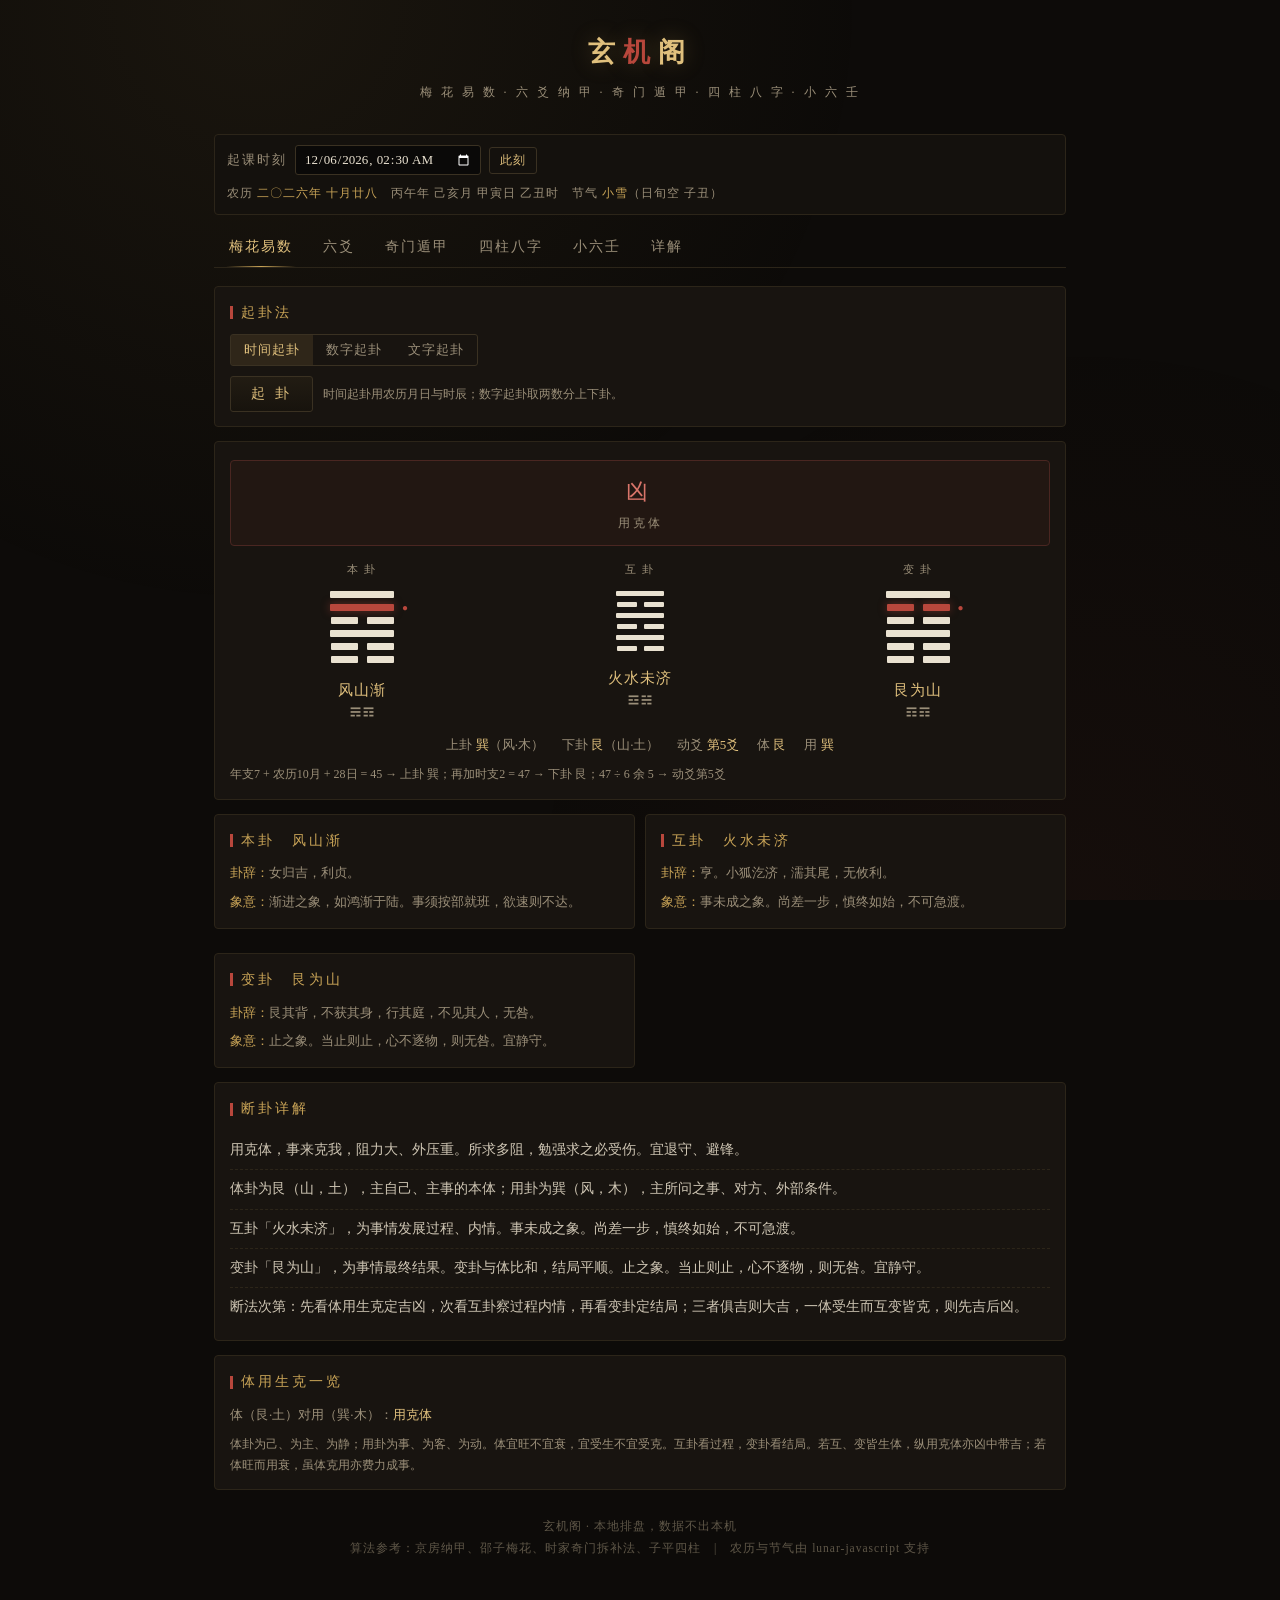
==== index.html @ 7a395b49 "玄机阁：梅花易数/六爻/奇门遁甲/四柱八字/小六壬 在线排盘" ====
<!DOCTYPE html>
<html lang="zh-CN">
<head>
<meta charset="utf-8">
<meta name="viewport" content="width=device-width, initial-scale=1, viewport-fit=cover">
<title>玄机阁 · 梅花易数 / 六爻 / 奇门遁甲 / 八字 / 小六壬</title>
<meta name="description" content="在线排盘：梅花易数时间起卦与体用生克、六爻纳甲装卦、时家奇门遁甲转盘、四柱八字十神旺衰、小六壬，附各派详解。">
<meta name="theme-color" content="#0d0b09">
<link rel="icon" href="data:image/svg+xml,<svg xmlns='http://www.w3.org/2000/svg' viewBox='0 0 32 32'><rect width='32' height='32' rx='6' fill='%23110e0a'/><text x='16' y='23' font-size='20' text-anchor='middle' fill='%23c9a457' font-family='serif'>卦</text></svg>">
<link rel="stylesheet" href="css/style.css">
</head>
<body>
<div class="wrap">

  <header class="top">
    <h1>玄<span>机</span>阁</h1>
    <div class="sub">梅 花 易 数 · 六 爻 纳 甲 · 奇 门 遁 甲 · 四 柱 八 字 · 小 六 壬</div>
  </header>

  <div class="bar">
    <label>起课时刻</label>
    <input type="datetime-local" id="when" step="60">
    <button class="btn sm ghost" id="nowBtn">此刻</button>
    <div class="lunar-info" id="lunarInfo"></div>
  </div>

  <nav class="tabs" id="tabs">
    <button data-tab="meihua" class="on">梅花易数</button>
    <button data-tab="liuyao">六爻</button>
    <button data-tab="qimen">奇门遁甲</button>
    <button data-tab="bazi">四柱八字</button>
    <button data-tab="xlr">小六壬</button>
    <button data-tab="doc">详解</button>
  </nav>

  <!-- ============ 梅花易数 ============ -->
  <section class="panel on" id="p-meihua">
    <div class="card">
      <h3>起卦法</h3>
      <div class="row">
        <div class="seg" id="mhMode">
          <button data-m="time" class="on">时间起卦</button>
          <button data-m="num">数字起卦</button>
          <button data-m="char">文字起卦</button>
        </div>
      </div>
      <div class="row hidden" id="mhNumRow">
        <label>上卦数</label><input type="number" id="mhA" value="8" style="width:76px">
        <label>下卦数</label><input type="number" id="mhB" value="5" style="width:76px">
      </div>
      <div class="row hidden" id="mhCharRow">
        <label>报字</label><input type="text" id="mhStr" placeholder="输入要占的文字，如「问财」" maxlength="16">
      </div>
      <div class="row">
        <button class="btn" id="mhGo">起 卦</button>
        <span class="note" style="margin:0">时间起卦用农历月日与时辰；数字起卦取两数分上下卦。</span>
      </div>
    </div>
    <div id="mhOut"></div>
  </section>

  <!-- ============ 六爻 ============ -->
  <section class="panel" id="p-liuyao">
    <div class="card">
      <h3>摇卦</h3>
      <div class="row">
        <label>所问</label>
        <select id="lyTopic">
          <option>求财生意</option><option>事业官职</option><option>考试学业</option>
          <option>婚姻感情</option><option>健康疾病</option><option>失物寻人</option>
          <option>官司诉讼</option><option>文书合同</option><option>子女晚辈</option>
          <option>出行搬迁</option><option>一般问事</option>
        </select>
        <button class="btn sm red" id="lyShake">摇 卦</button>
        <button class="btn sm ghost" id="lyClear">清空</button>
      </div>
      <div id="lyManual" style="display:flex;flex-direction:column;gap:5px"></div>
      <div class="row" style="margin-top:10px">
        <button class="btn" id="lyGo">排 卦</button>
        <span class="note" style="margin:0">三枚铜钱掷六次，自初爻至上爻。三背为老阳、三字为老阴（皆动）。</span>
      </div>
    </div>
    <div id="lyOut"></div>
  </section>

  <!-- ============ 奇门遁甲 ============ -->
  <section class="panel" id="p-qimen">
    <div class="card">
      <h3>起局</h3>
      <div class="row">
        <label>用神</label>
        <select id="qmTopic">
          <option>一般问事</option><option>求财生意</option><option>事业官职</option>
          <option>婚姻感情</option><option>考试学业</option><option>健康疾病</option>
          <option>官司诉讼</option><option>出行搬迁</option><option>失物寻人</option>
          <option>文书合同</option><option>田土房产</option>
        </select>
        <button class="btn" id="qmGo">排 盘</button>
      </div>
      <div class="note">时家奇门 · 转盘 · 拆补法定局。按上方时刻起局，以所问之事取用神，观其落宫之旺衰生克。</div>
    </div>
    <div id="qmOut"></div>
  </section>

  <!-- ============ 四柱八字 ============ -->
  <section class="panel" id="p-bazi">
    <div class="card">
      <h3>排盘</h3>
      <div class="row">
        <label>性别</label>
        <div class="seg" id="bzSex">
          <button data-s="男" class="on">男</button>
          <button data-s="女">女</button>
        </div>
        <button class="btn" id="bzGo">排 盘</button>
        <span class="note" style="margin:0">以节气定月柱、立春换年柱；日柱以子正换日。</span>
      </div>
    </div>
    <div id="bzOut"></div>
  </section>

  <!-- ============ 小六壬 ============ -->
  <section class="panel" id="p-xlr">
    <div class="card">
      <h3>起课</h3>
      <div class="row">
        <label>农历月</label><input type="number" id="xlM" min="1" max="12" value="1" style="width:64px">
        <label>日</label><input type="number" id="xlD" min="1" max="30" value="1" style="width:64px">
        <label>时辰</label>
        <select id="xlH"></select>
        <button class="btn" id="xlGo">起 课</button>
      </div>
      <div class="note">小六壬以大安、留连、速喜、赤口、小吉、空亡六位轮转，月、日、时三次起课，末位定吉凶。最宜问眼前急事。</div>
    </div>
    <div id="xlOut"></div>
  </section>

  <!-- ============ 详解 ============ -->
  <section class="panel doc" id="p-doc">
    <div class="card">
      <h3>八卦与五行</h3>
      <p><span class="hl">先天八卦数</span>：乾一、兑二、离三、震四、巽五、坎六、艮七、坤八。此数用于起卦取象，凡「数字起卦」皆以此为据，余零者按八算（坤）。</p>
      <p><span class="hl">后天方位</span>：坎北、艮东北、震东、巽东南、离南、坤西南、兑西、乾西北。奇门九宫即用此方位。</p>
      <p><span class="hl">五行生克</span>：木生火、火生土、土生金、金生水、水生木；木克土、土克水、水克火、火克金、金克木。生我者为父母，我生者为子孙，克我者为官鬼，我克者为妻财，同我者为兄弟——此即「六亲」之源。</p>
      <p><span class="hl">旺相休囚死</span>：当令者旺、我生者相、生我者休、克我者囚、我克者死。同一卦同一爻，在不同的月令里力有大小，故断卦须先看时令。</p>
    </div>

    <div class="card">
      <h3>一、梅花易数</h3>
      <p>宋邵雍（康节）所传。以「数」起卦，以「象」言事，不讲纳甲、不用六神，最简易也最考验悟性。</p>
      <h4>起卦</h4>
      <ul>
        <li><b>时间起卦</b>：年支数 + 农历月 + 农历日，和除以八，余数取上卦；再加时支数，和除以八，余数取下卦；总数除以六，余数为动爻（余零作六）。</li>
        <li><b>数字起卦</b>：两数分别除八定上下卦，两数之和除六定动爻。</li>
        <li><b>文字起卦</b>：字数为卦，或按字之笔画、字数分上下。本器以字码之和代为笔画，取其象数。</li>
      </ul>
      <h4>体用</h4>
      <p>动爻所在的卦为「用」，另一卦为「体」。体为己、为主、为静；用为事、为客、为动。<span class="hl">断卦的核心就是看用卦对体卦的生克</span>：</p>
      <ul>
        <li><b>用生体</b>：大吉。事来就我，不劳而获，多得贵人。</li>
        <li><b>体克用</b>：小吉。我可制事，但须费力争取。</li>
        <li><b>体用比和</b>：吉。同气相求，事顺人和。</li>
        <li><b>体生用</b>：耗损。我生事，费力耗财，成而不得实利。</li>
        <li><b>用克体</b>：凶。事来克我，阻力大，勉强求之必受伤。</li>
      </ul>
      <h4>互卦与变卦</h4>
      <p><b>互卦</b>取本卦的二三四爻为下卦、三四五爻为上卦，主事情发展的过程与内情；<b>变卦</b>为动爻阴阳相易所得，主事情的最终结局。三者合看：体用定吉凶之基调，互卦看中途，变卦看收尾。</p>
      <h4>应期</h4>
      <p>梅花断应期，多用卦气与卦数：以体卦五行的旺月、或用卦之数（如乾一兑二）为期限；亦看动爻在初、二、三、四、五、上，分别应于近、渐、中、远、更远、极远之时。</p>
      <p class="q">注：梅花贵在一念之机，同一事不可反复起卦，占则诚、诚则灵，此为古人「初筮告，再三渎」之意。</p>
    </div>

    <div class="card">
      <h3>二、六爻纳甲</h3>
      <p>汉京房所创，以铜钱摇卦，按八宫纳甲装卦，是目前流传最广、体系最严密的卜筮法。</p>
      <h4>摇卦</h4>
      <ul>
        <li>三枚铜钱合于掌中，凝神默想所问之事，摇而掷之，记其背数，凡六次，自下而上成六爻。</li>
        <li>一背两字为<b>少阳</b>（阳，静）；两背一字为<b>少阴</b>（阴，静）；三背为<b>老阳</b>（阳动，变阴）；三字为<b>老阴</b>（阴动，变阳）。</li>
      </ul>
      <h4>装卦六事</h4>
      <ul>
        <li><b>八宫</b>：每宫八卦（本宫、一世至五世、游魂、归魂），宫有五行，即「我」之所在。</li>
        <li><b>纳甲</b>：为六爻各配干支，乾纳甲壬、坤纳乙癸、震庚、巽辛、坎戊、离己、艮丙、兑丁。</li>
        <li><b>六亲</b>：以宫五行与我论生克，定父母、兄弟、子孙、妻财、官鬼。</li>
        <li><b>六神</b>：按日干起青龙、朱雀、勾陈、螣蛇、白虎、玄武，自初爻顺排。</li>
        <li><b>世应</b>：世为己、应为彼，隔三位相对。</li>
        <li><b>旬空</b>：按日辰所在旬定空亡二支，空则虚、出空则应。</li>
      </ul>
      <h4>断卦</h4>
      <p>第一步<span class="hl">取用神</span>：问财看妻财、问官问事业看官鬼、问文书房产看父母、问子女看子孙、问兄弟朋友看兄弟；不知何属则看世爻。第二步看用神在月建、日辰下的旺衰与被生被克。第三步看动爻：动必有变，动爻生用神则吉、克用神则凶，动而化回头生克尤重。第四步看变卦定终局。</p>
      <p class="q">六爻最重「日月为纲」：月建定旺衰，日辰定生杀，卦中之爻再强也强不过日月。</p>
    </div>

    <div class="card">
      <h3>三、奇门遁甲</h3>
      <p>古称「帝王之学」，相传出黄帝战蚩尤时。以九宫为盘、三奇六仪为兵、八门为门户、九星为天时、八神为神煞，用以推演时空之势，最宜择时、择方、断事之成败。</p>
      <h4>定局</h4>
      <ul>
        <li>先看节气：冬至后至芒种为<b>阳遁</b>（气机生发，宜进取），夏至后至大雪为<b>阴遁</b>（气机收敛，宜守静）。</li>
        <li>再定三元：以符头（最近之甲日或己日）地支为准，子午卯酉为上元、寅申巳亥为中元、辰戌丑未为下元。</li>
        <li>节气加三元查表得出局数，本器用<b>拆补法</b>，与置闰法所得偶有差异，属流派之别。</li>
      </ul>
      <h4>布盘</h4>
      <ul>
        <li><b>地盘</b>：阳遁自局数宫起顺布戊己庚辛壬癸丁丙乙（三奇六仪），阴遁逆布。</li>
        <li><b>天盘</b>：以时柱所在旬的旬首仪为值符，值符加于时干所落之宫，其余八星整体随之旋转（转盘）。</li>
        <li><b>八门</b>：旬首所在宫之门为值使，自值符宫起顺（阳）逆（阴）数至时辰，即为值使落宫，八门随之而转。</li>
        <li><b>八神</b>：值符、腾蛇、太阴、六合、白虎、玄武、九地、九天，阳遁顺布、阴遁逆布。</li>
        <li><b>格局</b>：天盘干加地盘干成「十干克应」，如戊加丙为青龙返首（大吉）、庚加庚为太白同宫（大凶）。</li>
      </ul>
      <h4>读盘</h4>
      <p>先以所问之事定用神（求财看生门、事业看开门、婚姻看六合、文书看景门、疾病看天芮、考试看天辅），看用神落于何宫、该宫之门星神格如何、是否逢空、是否临马星。用神吉则事成，用神落空受克则事阻。<b>日干为己、时干为事</b>，两宫生克可见我与事之向背。</p>
      <p class="q">本器所排为时家奇门转盘，中五宫寄坤二宫。奇门流派众多（转盘/飞盘、拆补/置闰、时家/日家），所得局数与某家软件不同，先看其定局法是否一致，再论吉凶。</p>
    </div>

    <div class="card">
      <h3>四、四柱八字</h3>
      <p>以出生之年月日时配天干地支，四柱八字，看五行之偏全、日主之旺衰，定一生之格局与岁运之吉凶。</p>
      <ul>
        <li><b>排柱</b>：年柱以立春换年，月柱以节气换月（非农历初一），日柱以子正换日，时柱用五鼠遁由日干推得。</li>
        <li><b>十神</b>：以日干为我，生我者印（正印/偏印）、我生者食伤、克我者官杀、我克者财、同我者比劫，再分阴阳正偏。</li>
        <li><b>旺衰</b>：看日主在月令得令与否、四支通根与否、天干生扶与否。得令得地得生为强，反之为弱。</li>
        <li><b>喜忌</b>：身强喜财官食伤（克泄耗），身弱喜印比（生扶）。真正的用神还须看调候（寒暖燥湿）与格局。</li>
        <li><b>大运</b>：阳男阴女顺行、阴男阳女逆行，自月柱起排，十年一运。</li>
      </ul>
      <p class="q">本器的旺衰为按月令加权计分的速算法，可作入门参照。命理之精微在于格局高低、流通有情、调候得宜，非分数可尽，请勿据此论断他人命运。</p>
    </div>

    <div class="card">
      <h3>五、小六壬</h3>
      <p>民间最流行的小法，出于六壬神课而极简。六位依次：</p>
      <p><span class="tag">大安·木·吉</span><span class="tag">留连·土·凶</span><span class="tag">速喜·火·吉</span><span class="tag">赤口·金·凶</span><span class="tag">小吉·水·小吉</span><span class="tag">空亡·土·大凶</span></p>
      <p>起法：从大安起数农历月，落位再起数农历日，再起数时辰，末位即是结果。最宜问眼前之事、寻人寻物、当日吉凶；不宜问长远大事。</p>
    </div>

    <div class="card">
      <h3>六、占卜的分寸</h3>
      <ul>
        <li><b>不疑不占</b>：无疑而占，是戏侮；事已决定而占，是求安慰。皆不灵。</li>
        <li><b>一事一占</b>：同一事反复起卦，卦象自乱。初筮为准，再筮则渎。</li>
        <li><b>占断为参考，不为命令</b>：卦示趋势与阻点，不代人做决定。杀伐决断，终究在人。</li>
        <li><b>不占生死、不占人隐私、不代人占其不愿被占之事</b>：此为术者之德。</li>
      </ul>
      <p class="q">本器所有推演均在本地浏览器中完成，不上传任何数据。算法依传统排盘规则编写，各流派细节（定局法、换日法、纳甲法）或有不同，仅供研习与参考，请勿用于医疗、投资、法律等重大决策。</p>
    </div>
  </section>

  <footer>
    玄机阁 · 本地排盘，数据不出本机<br>
    算法参考：京房纳甲、邵子梅花、时家奇门拆补法、子平四柱　|　农历与节气由 lunar-javascript 支持
  </footer>
</div>

<script src="js/lunar.js"></script>
<script src="js/hex.js"></script>
<script src="js/meihua.js"></script>
<script src="js/liuyao.js"></script>
<script src="js/qimen.js"></script>
<script src="js/bazi.js"></script>
<script src="js/xiaoliuren.js"></script>
<script src="js/app.js"></script>
</body>
</html>
---- css/style.css ----
:root {
  --bg: #0d0b09;
  --bg2: #14110d;
  --panel: #181410;
  --line: #2c2519;
  --line2: #3a3122;
  --ink: #e9e1d0;
  --muted: #9b8f79;
  --gold: #c9a457;
  --gold2: #e0c07d;
  --red: #b8473c;
  --green: #6f9a68;
  --blue: #6c8fa8;
}

* { box-sizing: border-box; -webkit-tap-highlight-color: transparent; }

html, body {
  margin: 0; padding: 0;
  background: var(--bg);
  color: var(--ink);
  font-family: "Noto Serif SC", "Source Han Serif SC", "Songti SC", "STSong", "SimSun", serif;
  font-size: 15px;
  line-height: 1.7;
  -webkit-font-smoothing: antialiased;
}

body::before {
  content: ""; position: fixed; inset: 0; pointer-events: none; z-index: 0;
  background:
    radial-gradient(circle at 20% 0%, rgba(201,164,87,0.07), transparent 45%),
    radial-gradient(circle at 85% 100%, rgba(184,71,60,0.05), transparent 40%);
}

.wrap { max-width: 880px; margin: 0 auto; padding: 0 14px 60px; position: relative; z-index: 1; }

header.top { padding: 30px 0 14px; text-align: center; }
header.top h1 {
  font-size: 27px; letter-spacing: 8px; margin: 0 0 6px; font-weight: 600;
  color: var(--gold2); text-shadow: 0 0 22px rgba(201,164,87,0.25);
}
header.top h1 span { color: var(--red); }
header.top .sub { color: var(--muted); font-size: 12px; letter-spacing: 3px; }

.bar {
  display: flex; flex-wrap: wrap; gap: 8px; align-items: center;
  margin: 18px 0 12px; padding: 10px 12px;
  background: var(--bg2); border: 1px solid var(--line); border-radius: 4px;
  font-size: 13px;
}
.bar label { color: var(--muted); letter-spacing: 2px; }
.bar input[type=datetime-local], .bar input[type=text], .bar input[type=number] {
  background: #0a0908; color: var(--ink); border: 1px solid var(--line2);
  border-radius: 3px; padding: 5px 8px; font-family: inherit; font-size: 13px;
}
.bar input[type=datetime-local] { color-scheme: dark; }
.bar .lunar-info { color: var(--muted); font-size: 12px; letter-spacing: 1px; flex-basis: 100%; }
.bar .lunar-info b { color: var(--gold); font-weight: 500; }

.tabs { display: flex; gap: 0; border-bottom: 1px solid var(--line); margin-bottom: 18px; overflow-x: auto; }
.tabs button {
  flex: 0 0 auto; background: none; border: none; color: var(--muted);
  font-family: inherit; font-size: 14px; letter-spacing: 2px; padding: 11px 15px;
  cursor: pointer; position: relative; white-space: nowrap;
}
.tabs button.on { color: var(--gold2); }
.tabs button.on::after {
  content: ""; position: absolute; left: 12px; right: 12px; bottom: -1px; height: 2px;
  background: linear-gradient(90deg, transparent, var(--gold), transparent);
}

.panel { display: none; }
.panel.on { display: block; animation: fade .25s ease; }
@keyframes fade { from { opacity: 0; transform: translateY(6px); } to { opacity: 1; transform: none; } }

.card {
  background: var(--panel); border: 1px solid var(--line); border-radius: 4px;
  padding: 14px 15px; margin-bottom: 14px;
}
.card h3 {
  margin: 0 0 10px; font-size: 14px; letter-spacing: 3px; color: var(--gold);
  font-weight: 500; display: flex; align-items: center; gap: 8px;
}
.card h3::before { content: ""; width: 3px; height: 13px; background: var(--red); display: inline-block; }

.row { display: flex; flex-wrap: wrap; gap: 10px; align-items: center; margin-bottom: 10px; }
.row:last-child { margin-bottom: 0; }
.row > label { color: var(--muted); font-size: 13px; letter-spacing: 1px; }

.btn {
  background: linear-gradient(180deg, #221c13, #17130d); color: var(--gold2);
  border: 1px solid var(--line2); border-radius: 3px; padding: 8px 20px;
  font-family: inherit; font-size: 14px; letter-spacing: 3px; cursor: pointer;
  transition: .18s;
}
.btn:hover { border-color: var(--gold); color: #fff2d4; box-shadow: 0 0 12px rgba(201,164,87,.18); }
.btn:active { transform: translateY(1px); }
.btn.sm { padding: 4px 10px; font-size: 12px; letter-spacing: 1px; }
.btn.ghost { background: none; }
.btn.red { color: #e8a49c; border-color: #5a2b26; }
.btn.red:hover { border-color: var(--red); color: #ffd9d4; box-shadow: 0 0 12px rgba(184,71,60,.2); }

select {
  background: #0a0908; color: var(--ink); border: 1px solid var(--line2);
  border-radius: 3px; padding: 6px 8px; font-family: inherit; font-size: 13px;
}

.seg { display: inline-flex; border: 1px solid var(--line2); border-radius: 3px; overflow: hidden; }
.seg button {
  background: transparent; border: none; color: var(--muted); font-family: inherit;
  font-size: 13px; padding: 6px 13px; cursor: pointer; letter-spacing: 1px;
}
.seg button.on { background: rgba(201,164,87,.13); color: var(--gold2); }

/* ---- 卦象 ---- */
.hexrow { display: flex; gap: 14px; flex-wrap: wrap; justify-content: space-around; }
.hexbox { text-align: center; min-width: 92px; flex: 1 1 90px; }
.hexbox .cap { font-size: 11px; color: var(--muted); letter-spacing: 2px; margin-bottom: 6px; }
.hexbox .nm { margin-top: 8px; font-size: 15px; color: var(--gold2); letter-spacing: 1px; }
.hexbox .fu { font-size: 11px; color: var(--muted); }

.hex { display: flex; flex-direction: column-reverse; gap: 5px; align-items: center; padding: 6px 0; }
.yao { display: flex; gap: 9px; height: 8px; align-items: center; position: relative; }
.yao i { display: block; height: 7px; background: var(--ink); border-radius: 1px; }
.yao.yang i { width: 64px; }
.yao.yin i { width: 27px; }
.yao.mv i { background: var(--red); box-shadow: 0 0 8px rgba(184,71,60,.5); }
.yao .dot {
  position: absolute; right: -14px; font-size: 10px; color: var(--red); line-height: 1;
}
.hexbox.small .yao { height: 6px; gap: 7px; }
.hexbox.small .yao i { height: 5px; }
.hexbox.small .yao.yang i { width: 48px; }
.hexbox.small .yao.yin i { width: 20px; }

.guaci { font-size: 13px; color: var(--muted); margin-top: 6px; line-height: 1.75; }
.guaci em { color: var(--gold); font-style: normal; }

.kv { display: flex; flex-wrap: wrap; gap: 4px 18px; font-size: 13px; color: var(--muted); }
.kv b { color: var(--gold2); font-weight: 500; }

.tips { list-style: none; margin: 0; padding: 0; }
.tips li { padding: 7px 0 7px 0; border-bottom: 1px dashed var(--line); font-size: 13.5px; }
.tips li:last-child { border-bottom: none; }
.tips .k {
  display: inline-block; min-width: 62px; color: var(--gold); font-size: 12px;
  letter-spacing: 1px; margin-right: 8px;
}
.tips .v { color: #cfc6b4; line-height: 1.8; }

.verdict {
  text-align: center; padding: 12px; margin: 4px 0 14px;
  border: 1px solid var(--line2); border-radius: 4px; background: rgba(201,164,87,.05);
}
.verdict .lv { font-size: 22px; letter-spacing: 6px; color: var(--gold2); }
.verdict .lvs { font-size: 12px; color: var(--muted); letter-spacing: 3px; margin-top: 2px; }
.verdict.bad { background: rgba(184,71,60,.06); border-color: #4a2621; }
.verdict.bad .lv { color: #d9756a; }

/* ---- 六爻表 ---- */
.ly-table { width: 100%; border-collapse: collapse; font-size: 13px; }
.ly-table td { padding: 5px 4px; border-bottom: 1px solid var(--line); white-space: nowrap; }
.ly-table td.shen { color: var(--blue); width: 44px; }
.ly-table td.liuqin { color: var(--gold2); width: 46px; }
.ly-table td.yao-col { width: 56px; }
.ly-table td.mark { width: 30px; color: var(--red); font-size: 11px; }
.ly-table td.bian { color: var(--muted); font-size: 12px; }
.ly-table tr.dong { background: rgba(184,71,60,.06); }
.ly-table .mini-yao { display: inline-flex; flex-direction: column-reverse; gap: 3px; }
.myao { display: inline-block; width: 52px; height: 7px; background: var(--ink); border-radius: 1px; vertical-align: middle; position: relative; }
.myao.yin { background: transparent; }
.myao.yin::before, .myao.yin::after { content: ""; position: absolute; top: 0; width: 21px; height: 7px; background: var(--ink); border-radius: 1px; }
.myao.yin::before { left: 0; }
.myao.yin::after { right: 0; }
.myao.mv { background: var(--red); box-shadow: 0 0 8px rgba(184,71,60,.45); }
.myao.yin.mv::before, .myao.yin.mv::after { background: var(--red); }
.ly-table .mini-yao .yao { height: 4px; gap: 5px; }
.ly-table .mini-yao .yao i { height: 4px; }
.ly-table .mini-yao .yao.yang i { width: 34px; }
.ly-table .mini-yao .yao.yin i { width: 14px; }

/* ---- 奇门盘 ---- */
.qm-head { display: flex; flex-wrap: wrap; gap: 6px 16px; font-size: 13px; color: var(--muted); margin-bottom: 12px; }
.qm-head b { color: var(--gold2); font-weight: 500; }
.qm-grid { display: grid; grid-template-columns: repeat(3, 1fr); gap: 5px; }
.qm-cell {
  background: #100d0a; border: 1px solid var(--line); border-radius: 3px;
  padding: 7px 6px; min-height: 128px; position: relative; font-size: 12px;
  display: flex; flex-direction: column; gap: 2px;
}
.qm-cell.center { background: #0b0908; border-style: dashed; }
.qm-cell .qm-shen { color: var(--blue); font-size: 11.5px; letter-spacing: 1px; }
.qm-cell .qm-star { color: var(--ink); }
.qm-cell .qm-star .g { color: var(--gold2); font-weight: 600; margin-left: 3px; }
.qm-cell .qm-men { font-size: 13px; letter-spacing: 1px; }
.qm-cell .qm-di { color: var(--muted); font-size: 12px; }
.qm-cell .qm-ge { font-size: 11px; color: var(--muted); margin-top: auto; line-height: 1.4; }
.qm-cell .qm-gong { position: absolute; right: 5px; bottom: 4px; font-size: 10px; color: #6b6252; }
.qm-cell.hit { border-color: var(--gold); box-shadow: inset 0 0 22px rgba(201,164,87,.12); }
.ji { color: var(--green); }
.xiong { color: var(--red); }
.ping { color: var(--muted); }

/* ---- 八字 ---- */
.bz-table { width: 100%; border-collapse: collapse; text-align: center; font-size: 14px; }
.bz-table th { color: var(--muted); font-weight: 400; font-size: 12px; letter-spacing: 2px; padding: 6px 2px; }
.bz-table td { padding: 7px 2px; border-top: 1px solid var(--line); }
.bz-table td.gz { font-size: 20px; letter-spacing: 2px; color: var(--gold2); line-height: 1.3; }
.bz-table td.gz small { display: block; font-size: 10px; color: var(--muted); letter-spacing: 0; }
.bz-table td.ss { color: var(--blue); font-size: 12px; }
.bz-table td.cang { color: var(--muted); font-size: 11.5px; line-height: 1.6; }

.wx-bars { display: flex; flex-direction: column; gap: 6px; margin-top: 4px; }
.wx-bar { display: flex; align-items: center; gap: 8px; font-size: 12px; }
.wx-bar .n { width: 18px; color: var(--muted); }
.wx-bar .t { flex: 1; height: 9px; background: #0a0908; border: 1px solid var(--line); border-radius: 5px; overflow: hidden; }
.wx-bar .t > span { display: block; height: 100%; border-radius: 5px; }
.wx-bar .v { width: 32px; text-align: right; color: var(--muted); }
.wx-mu .t > span { background: linear-gradient(90deg, #3f6b3a, #5d9455); }
.wx-huo .t > span { background: linear-gradient(90deg, #8a2f27, #c0503f); }
.wx-tu .t > span { background: linear-gradient(90deg, #7a6335, #b3924f); }
.wx-jin .t > span { background: linear-gradient(90deg, #6b6b6b, #a8a8a8); }
.wx-shui .t > span { background: linear-gradient(90deg, #2c4d66, #4f7d9e); }

.dy-list { display: flex; flex-wrap: wrap; gap: 6px; }
.dy-item {
  border: 1px solid var(--line); border-radius: 3px; padding: 5px 9px; font-size: 12px;
  text-align: center; color: var(--muted); min-width: 58px;
}
.dy-item b { display: block; color: var(--gold2); font-size: 14px; font-weight: 500; letter-spacing: 1px; }

/* ---- 小六壬 ---- */
.xlr-path { display: flex; gap: 8px; flex-wrap: wrap; justify-content: center; margin: 6px 0 14px; }
.xlr-step { text-align: center; padding: 8px 14px; border: 1px solid var(--line); border-radius: 3px; min-width: 84px; }
.xlr-step .s { font-size: 11px; color: var(--muted); letter-spacing: 2px; }
.xlr-step .n { font-size: 17px; color: var(--gold2); letter-spacing: 2px; margin-top: 2px; }
.xlr-step.final { border-color: var(--gold); box-shadow: 0 0 16px rgba(201,164,87,.15); }
.xlr-step.final .n { color: #ffe9b8; }

/* ---- 详解 ---- */
.doc h4 { color: var(--gold); font-size: 14px; letter-spacing: 2px; margin: 16px 0 6px; font-weight: 500; }
.doc h4:first-child { margin-top: 0; }
.doc p { margin: 6px 0; font-size: 13.5px; color: #cfc6b4; }
.doc ul { margin: 6px 0; padding-left: 20px; font-size: 13.5px; color: #cfc6b4; }
.doc li { margin: 3px 0; }
.doc .hl { color: var(--gold2); }
.doc .q { color: var(--muted); font-size: 12.5px; }
.tag { display: inline-block; font-size: 11px; padding: 1px 7px; border: 1px solid var(--line2); border-radius: 2px; color: var(--muted); margin: 0 4px 4px 0; }

.grid2 { display: grid; grid-template-columns: 1fr 1fr; gap: 10px; }
@media (max-width: 560px) {
  .grid2 { grid-template-columns: 1fr; }
  header.top h1 { font-size: 22px; letter-spacing: 5px; }
  .qm-cell { min-height: 116px; font-size: 11.5px; }
  .hexrow { gap: 6px; }
  .tabs { overflow: visible; }
  .tabs button { flex: 1 1 0; min-width: 0; padding: 11px 0; font-size: 12.5px; letter-spacing: 0; }
  .bar { font-size: 12.5px; }
}

footer { text-align: center; color: #5f5748; font-size: 11.5px; letter-spacing: 1px; margin-top: 26px; line-height: 1.9; }
footer a { color: #6b6252; }

.hidden { display: none !important; }
.note { font-size: 12px; color: var(--muted); margin-top: 8px; line-height: 1.7; }
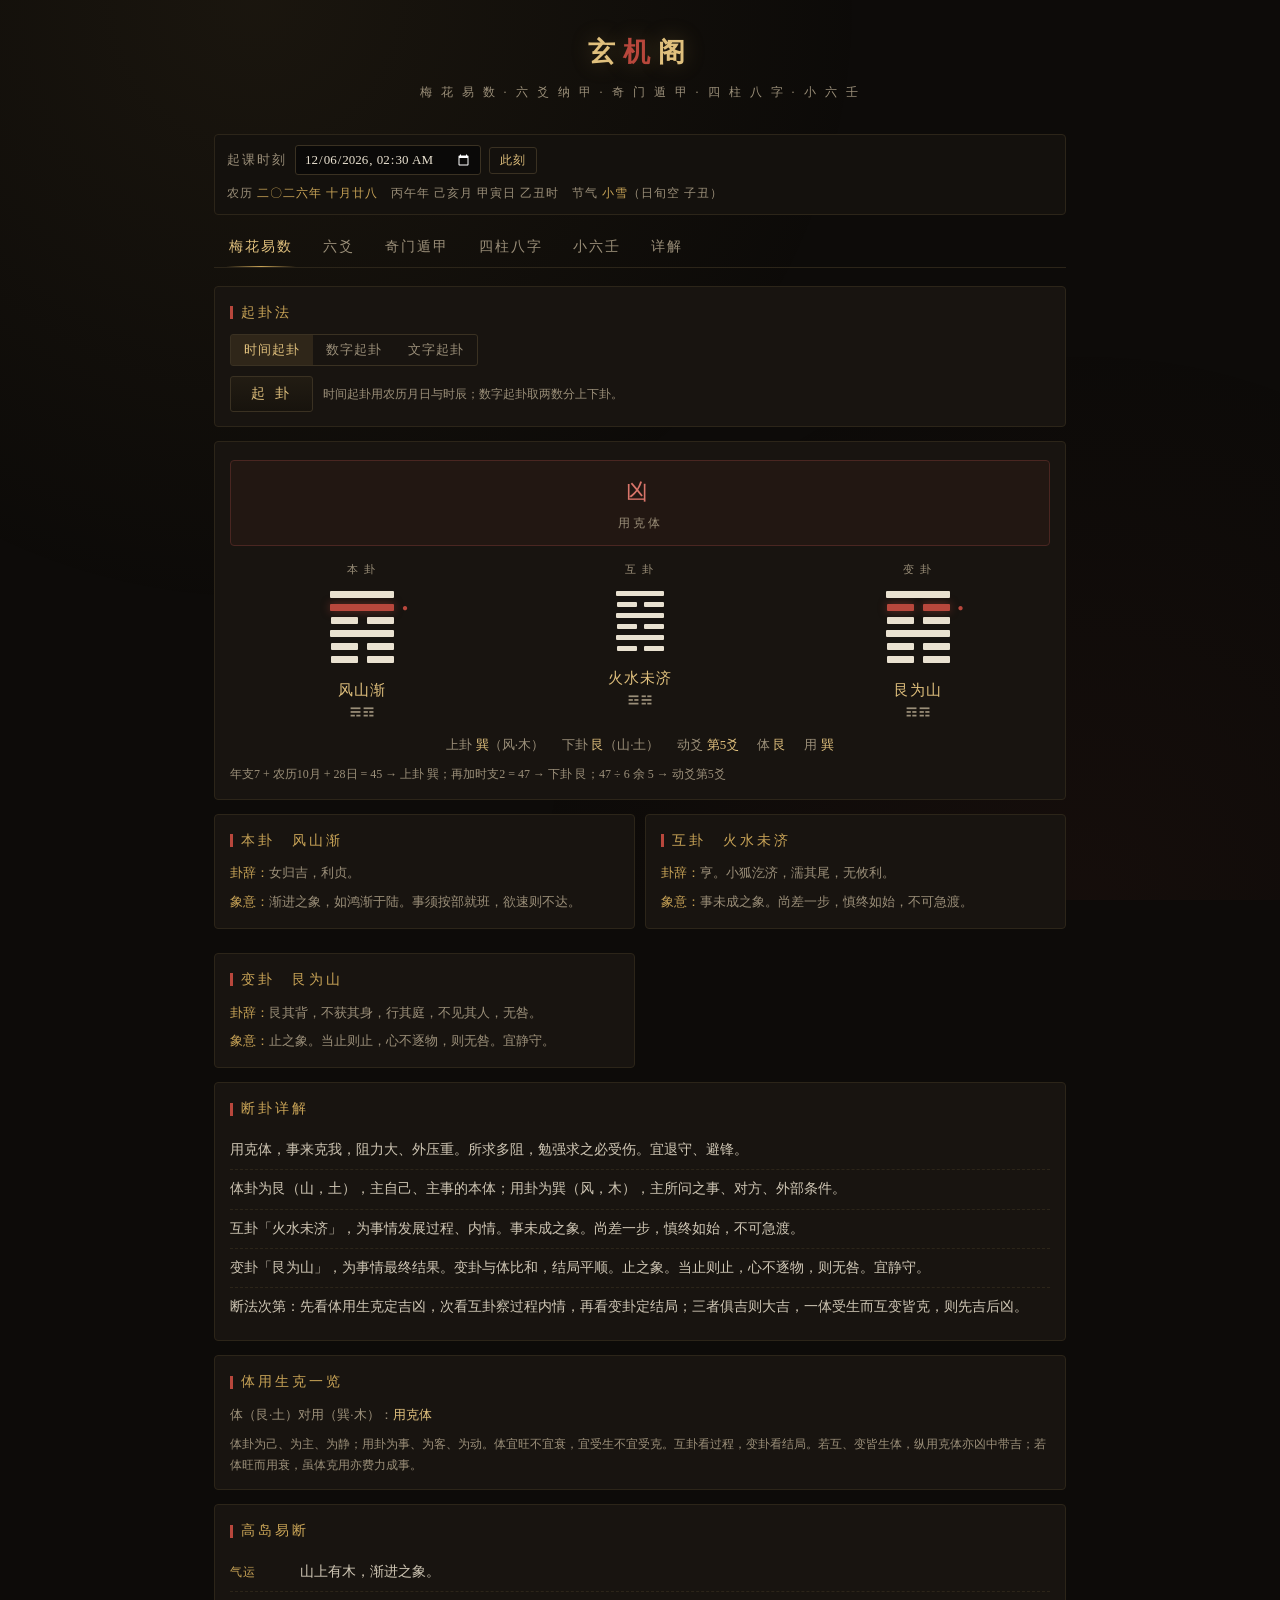
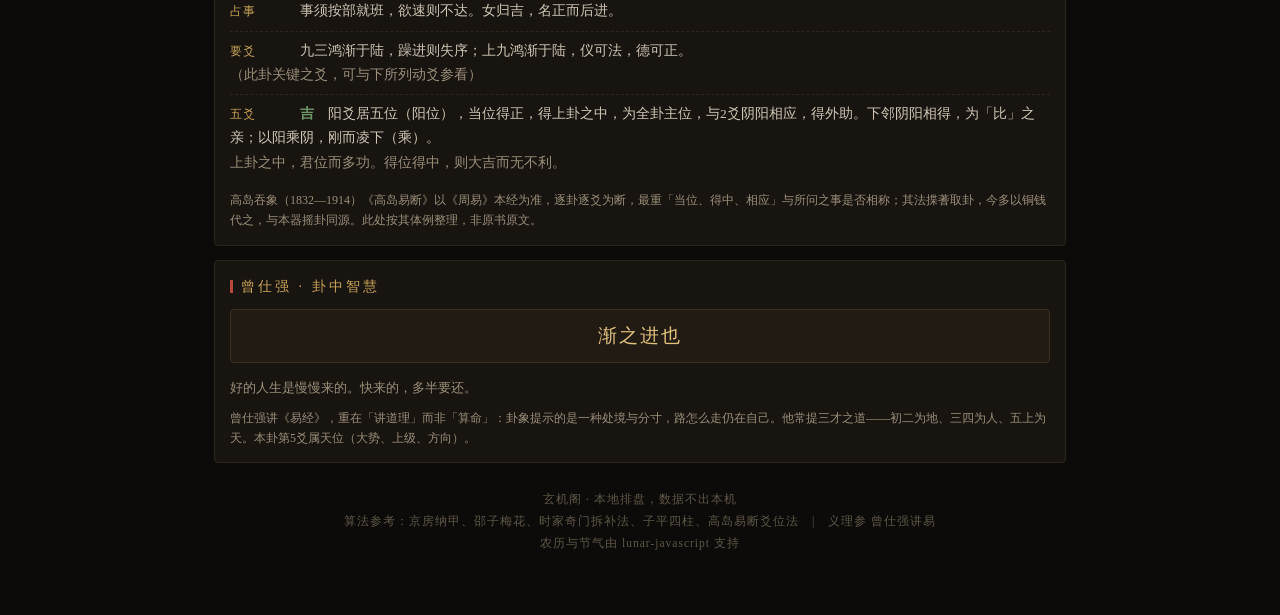
==== commit fb668433: "新增高岛易断（爻位断法）与曾仕强卦中智慧两重视角" ====
--- a/index.html
+++ b/index.html
@@ -7,7 +7,7 @@
 <meta name="description" content="在线排盘：梅花易数时间起卦与体用生克、六爻纳甲装卦、时家奇门遁甲转盘、四柱八字十神旺衰、小六壬，附各派详解。">
 <meta name="theme-color" content="#0d0b09">
 <link rel="icon" href="data:image/svg+xml,<svg xmlns='http://www.w3.org/2000/svg' viewBox='0 0 32 32'><rect width='32' height='32' rx='6' fill='%23110e0a'/><text x='16' y='23' font-size='20' text-anchor='middle' fill='%23c9a457' font-family='serif'>卦</text></svg>">
-<link rel="stylesheet" href="css/style.css">
+<link rel="stylesheet" href="css/style.css?v=4">
 </head>
 <body>
 <div class="wrap">
@@ -235,7 +235,40 @@
     </div>
 
     <div class="card">
-      <h3>六、占卜的分寸</h3>
+      <h3>六、高岛易断</h3>
+      <p>日本明治年间易学家高岛吞象（1832—1914）所传，为《高岛易断》（又称《易断全书》）。其学直承《周易》本经，不取纳甲、六神，而以卦辞、爻辞为主，辅以「当位、得中、相应、比、承乘」的爻位关系，断人问事之成败迟速，并以大量亲身占例相印证——这一点与梅花易数相近，而更重爻位。</p>
+      <h4>取卦</h4>
+      <p>高岛用蓍草揲筮（五十根蓍草，挂扐归奇，三变成爻，十八变成卦），程序繁复而心存敬畏；今人用三枚铜钱摇之，所得卦爻与之同源，故本器的摇卦结果可直接按高岛体例来读。</p>
+      <h4>断法四事</h4>
+      <ul>
+        <li><b>当位</b>：阳爻居初、三、五（阳位），阴爻居二、四、上（阴位），谓之「得正」，多吉；反之失位，多凶。</li>
+        <li><b>得中</b>：二为下卦之中、五为上卦之中。居中则不过，故《易》屡言「中吉」「中行」。</li>
+        <li><b>相应</b>：初与四、二与五、三与上，一阴一阳为「有应」，同性为「无应」。有应则得外助，无应则独力难成。</li>
+        <li><b>比与承乘</b>：相邻两爻一阴一阳为「比」，相亲相助；阴在阳下为「承」（顺），阴在阳上为「乘」（逆，多危）。</li>
+      </ul>
+      <p>再合以六位通义：<span class="hl">初难知、二多誉、三多凶、四多惧、五多功、上易知</span>。故同一爻辞，动在不同之位，吉凶轻重不同——这是高岛断法与单纯查卦辞最大的差别。</p>
+      <p class="q">本器所附「高岛易断」一栏，是按其体例对卦象、占事、动爻之机所作的整理概括，用以示范其思路，并非原书断辞的逐字引用。欲精其学，仍须读原书六十四卦的逐爻断与占例。</p>
+    </div>
+
+    <div class="card">
+      <h3>七、曾仕强讲易</h3>
+      <p>曾仕强（1934—2018）讲《易经》，走的不是术数一路，而是义理与人生：<span class="hl">「易经是讲道理的，不是讲迷信的」</span>。他把六十四卦看作六十四种处境，每一卦都在告诉人——处在什么位置、什么时候、该守还是该进、分寸在哪里。</p>
+      <h4>三才之道</h4>
+      <p>一卦六爻，初二为<b>地</b>（根基、基层、身体），三四为<b>人</b>（人事、执行、己身），五上为<b>天</b>（大势、上级、方向）。动爻落于何位，便知此事牵动的是根基、是人、还是势。</p>
+      <h4>时、位、中、应</h4>
+      <ul>
+        <li><b>时</b>：同样的事，早一步是躁，晚一步是怠。乾卦讲「与时偕行」。</li>
+        <li><b>位</b>：在其位谋其政，不在其位不谋其政。位不当，德再高也难行。</li>
+        <li><b>中</b>：不过不及，恰到好处。《易》最重「中」，因为中才不会走极端。</li>
+        <li><b>应</b>：做事要有呼应，上下相应、内外相合，孤军难成。</li>
+      </ul>
+      <h4>他的占卜观</h4>
+      <p>曾仕强并不否定占卜，但一贯强调：占卜是让你<b>做出合理决定</b>的参考，不是替你决定。所以他讲卦，最后总归到「修身」——乾卦教你自强不息，坤卦教你厚德载物，谦卦教你低头，既济卦教你守成。道理懂了，卦就可以放下了。</p>
+      <p class="q">本器的「曾仕强 · 卦中智慧」一栏，是按其讲授思路为每卦提炼的一句要旨与一段义理，非讲课录音的原文；取其「以易理修身」的态度，与前面的术数断法并置，正好一术一道。</p>
+    </div>
+
+    <div class="card">
+      <h3>八、占卜的分寸</h3>
       <ul>
         <li><b>不疑不占</b>：无疑而占，是戏侮；事已决定而占，是求安慰。皆不灵。</li>
         <li><b>一事一占</b>：同一事反复起卦，卦象自乱。初筮为准，再筮则渎。</li>
@@ -248,17 +281,18 @@
 
   <footer>
     玄机阁 · 本地排盘，数据不出本机<br>
-    算法参考：京房纳甲、邵子梅花、时家奇门拆补法、子平四柱　|　农历与节气由 lunar-javascript 支持
+    算法参考：京房纳甲、邵子梅花、时家奇门拆补法、子平四柱、高岛易断爻位法　|　义理参 曾仕强讲易<br>农历与节气由 lunar-javascript 支持
   </footer>
 </div>
 
-<script src="js/lunar.js"></script>
-<script src="js/hex.js"></script>
-<script src="js/meihua.js"></script>
-<script src="js/liuyao.js"></script>
-<script src="js/qimen.js"></script>
-<script src="js/bazi.js"></script>
-<script src="js/xiaoliuren.js"></script>
-<script src="js/app.js"></script>
+<script src="js/lunar.js?v=4"></script>
+<script src="js/hex.js?v=4"></script>
+<script src="js/meihua.js?v=4"></script>
+<script src="js/liuyao.js?v=4"></script>
+<script src="js/qimen.js?v=4"></script>
+<script src="js/bazi.js?v=4"></script>
+<script src="js/xiaoliuren.js?v=4"></script>
+<script src="js/yiduan.js?v=4"></script>
+<script src="js/app.js?v=4"></script>
 </body>
 </html>
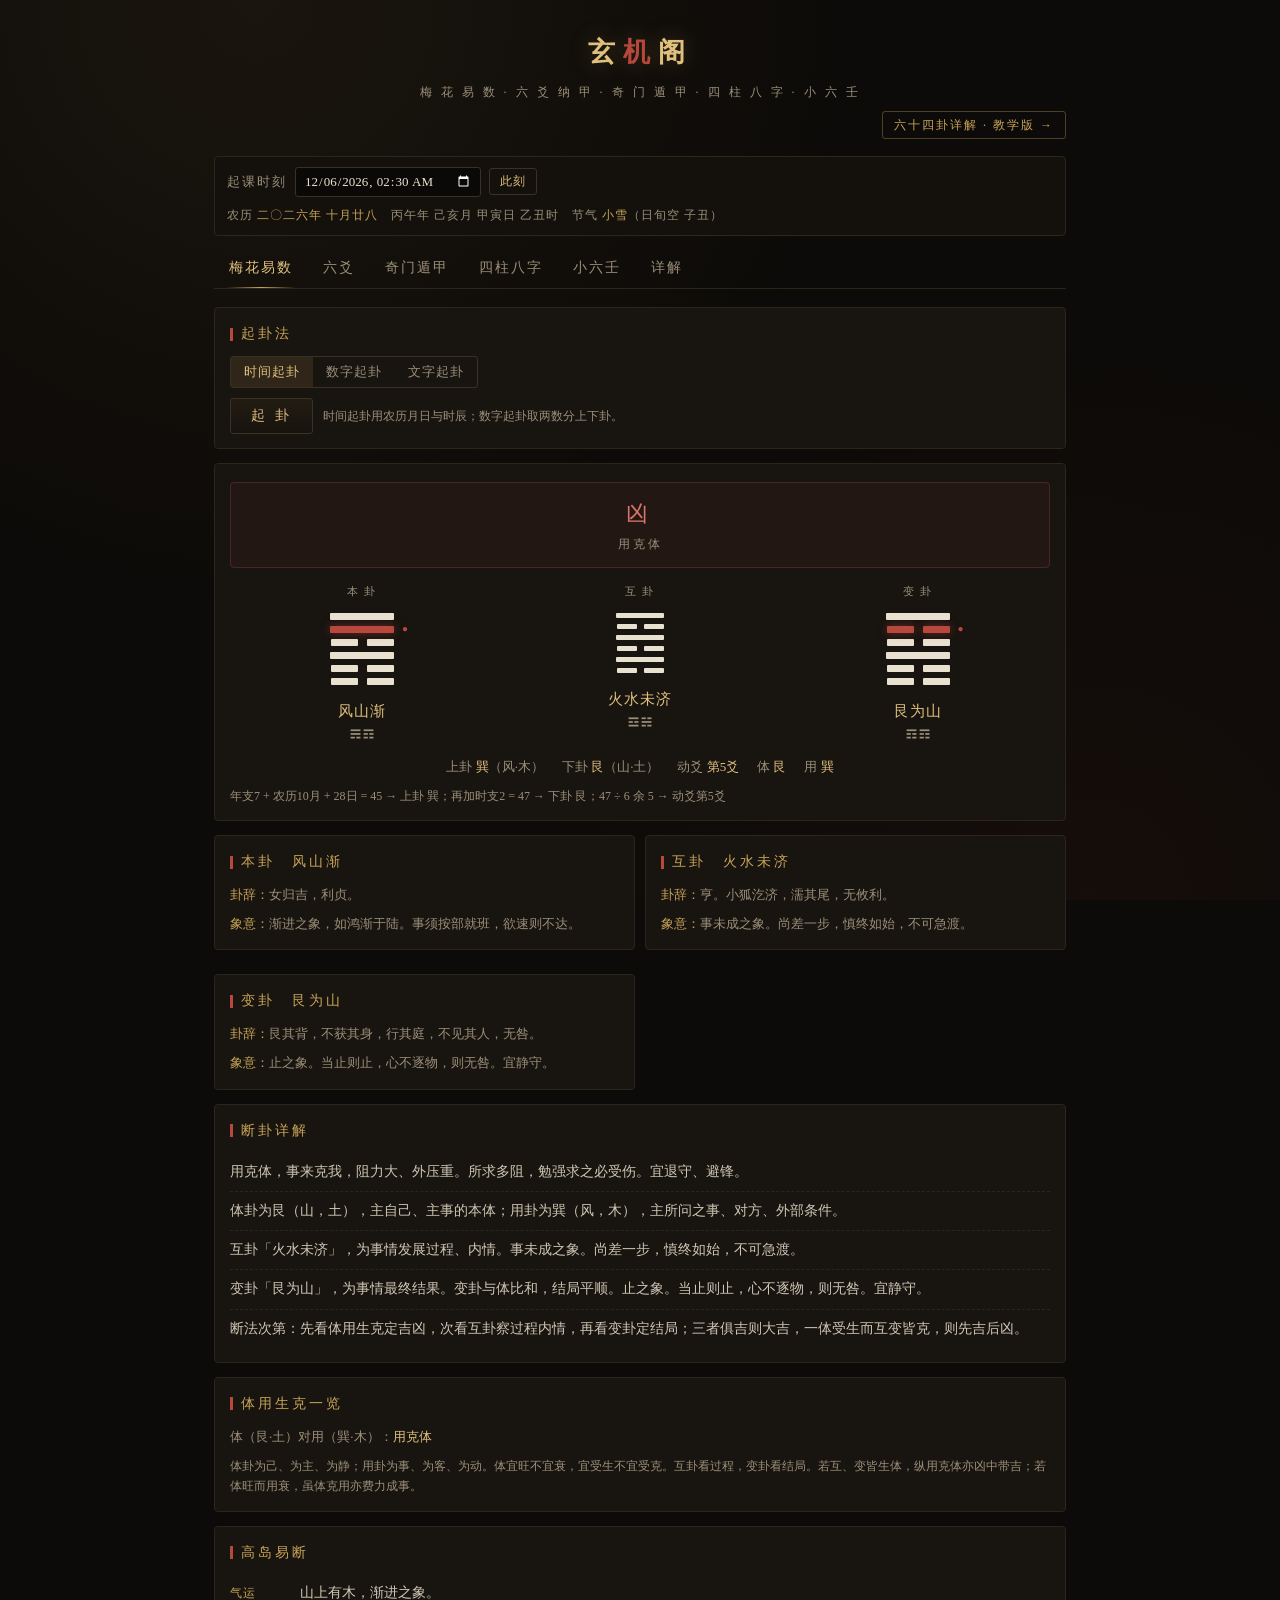
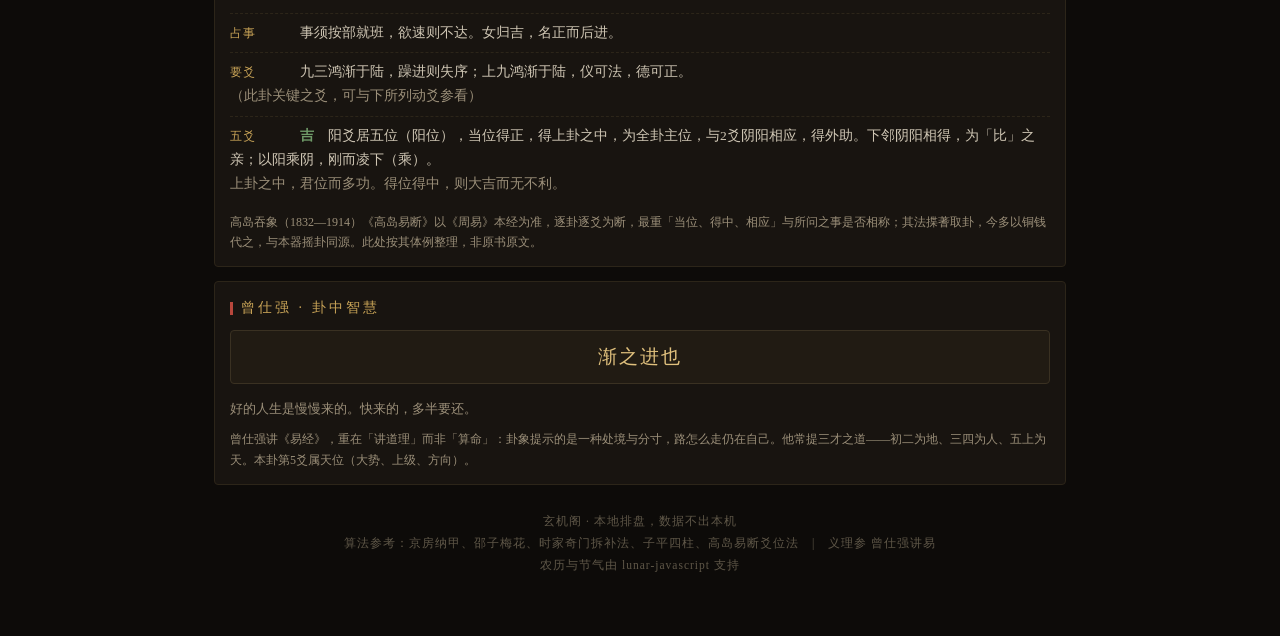
==== commit 8e652721: "新增六十四卦详解教学版：逐卦白话+曾仕强/高岛、六爻位、错综互变卦、对照表、卦序歌、自测" ====
--- a/index.html
+++ b/index.html
@@ -7,7 +7,7 @@
 <meta name="description" content="在线排盘：梅花易数时间起卦与体用生克、六爻纳甲装卦、时家奇门遁甲转盘、四柱八字十神旺衰、小六壬，附各派详解。">
 <meta name="theme-color" content="#0d0b09">
 <link rel="icon" href="data:image/svg+xml,<svg xmlns='http://www.w3.org/2000/svg' viewBox='0 0 32 32'><rect width='32' height='32' rx='6' fill='%23110e0a'/><text x='16' y='23' font-size='20' text-anchor='middle' fill='%23c9a457' font-family='serif'>卦</text></svg>">
-<link rel="stylesheet" href="css/style.css?v=4">
+<link rel="stylesheet" href="css/style.css?v=7">
 </head>
 <body>
 <div class="wrap">
@@ -16,6 +16,8 @@
     <h1>玄<span>机</span>阁</h1>
     <div class="sub">梅 花 易 数 · 六 爻 纳 甲 · 奇 门 遁 甲 · 四 柱 八 字 · 小 六 壬</div>
   </header>
+
+  <div class="top-link"><a href="xue.html">六十四卦详解 · 教学版 →</a></div>
 
   <div class="bar">
     <label>起课时刻</label>
--- a/css/style.css
+++ b/css/style.css
@@ -263,3 +263,11 @@
 
 .hidden { display: none !important; }
 .note { font-size: 12px; color: var(--muted); margin-top: 8px; line-height: 1.7; }
+
+/* 顶部跳转链接（教学页） */
+.top-link { text-align: right; margin: -4px 0 12px; }
+.top-link a {
+  color: var(--gold); text-decoration: none; font-size: 12px; letter-spacing: 2px;
+  border: 1px solid rgba(201,164,87,.35); border-radius: 3px; padding: 6px 11px;
+}
+.top-link a:active { background: rgba(201,164,87,.12); }
